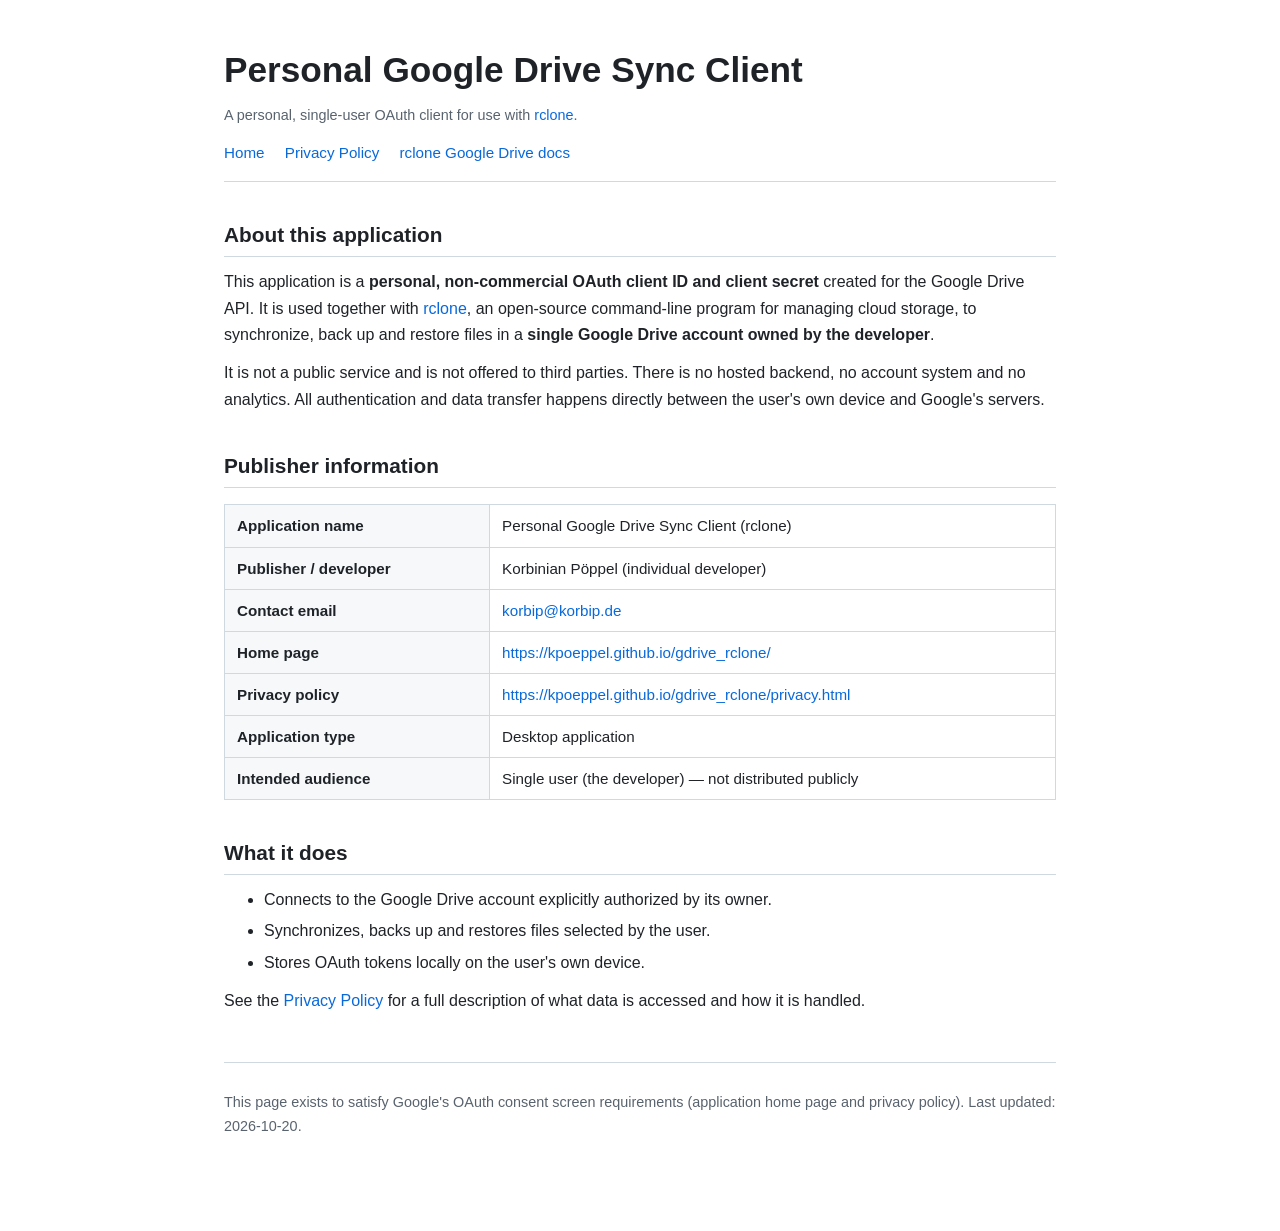
==== index.html @ c734d32d "Add GitHub Pages home page and privacy policy for Google OAuth" ====
<!DOCTYPE html>
<html lang="en">
<head>
  <meta charset="utf-8">
  <meta name="viewport" content="width=device-width, initial-scale=1">
  <title>Personal Google Drive Sync Client — rclone</title>
  <meta name="description" content="Publisher information and privacy policy for a personal, single-user Google Drive API client used with rclone.">
  <link rel="stylesheet" href="style.css">
</head>
<body>
<main>
  <header>
    <h1>Personal Google Drive Sync Client</h1>
    <p class="meta">A personal, single-user OAuth client for use with <a href="https://rclone.org/" rel="noopener">rclone</a>.</p>
    <nav>
      <a href="index.html">Home</a>
      <a href="privacy.html">Privacy Policy</a>
      <a href="https://rclone.org/drive/" rel="noopener">rclone Google Drive docs</a>
    </nav>
  </header>

  <section>
    <h2>About this application</h2>
    <p>
      This application is a <strong>personal, non-commercial OAuth client ID and
      client secret</strong> created for the Google Drive API. It is used together
      with <a href="https://rclone.org/" rel="noopener">rclone</a>, an open-source
      command-line program for managing cloud storage, to synchronize, back up and
      restore files in a <strong>single Google Drive account owned by the
      developer</strong>.
    </p>
    <p>
      It is not a public service and is not offered to third parties. There is no
      hosted backend, no account system and no analytics. All authentication and
      data transfer happens directly between the user's own device and Google's
      servers.
    </p>
  </section>

  <section>
    <h2>Publisher information</h2>
    <table>
      <tr>
        <th>Application name</th>
        <td>Personal Google Drive Sync Client (rclone)</td>
      </tr>
      <tr>
        <th>Publisher / developer</th>
        <td>Korbinian Pöppel (individual developer)</td>
      </tr>
      <tr>
        <th>Contact email</th>
        <td><a href="mailto:korbip@korbip.de">korbip@korbip.de</a></td>
      </tr>
      <tr>
        <th>Home page</th>
        <td><a href="https://kpoeppel.github.io/gdrive_rclone/">https://kpoeppel.github.io/gdrive_rclone/</a></td>
      </tr>
      <tr>
        <th>Privacy policy</th>
        <td><a href="privacy.html">https://kpoeppel.github.io/gdrive_rclone/privacy.html</a></td>
      </tr>
      <tr>
        <th>Application type</th>
        <td>Desktop application</td>
      </tr>
      <tr>
        <th>Intended audience</th>
        <td>Single user (the developer) — not distributed publicly</td>
      </tr>
    </table>
  </section>

  <section>
    <h2>What it does</h2>
    <ul>
      <li>Connects to the Google Drive account explicitly authorized by its owner.</li>
      <li>Synchronizes, backs up and restores files selected by the user.</li>
      <li>Stores OAuth tokens locally on the user's own device.</li>
    </ul>
    <p>
      See the <a href="privacy.html">Privacy Policy</a> for a full description of
      what data is accessed and how it is handled.
    </p>
  </section>

  <footer>
    <p>
      This page exists to satisfy Google's OAuth consent screen requirements
      (application home page and privacy policy). Last updated:
      <span>2026-10-20</span>.
    </p>
  </footer>
</main>
</body>
</html>
---- style.css ----
/* Shared stylesheet for the rclone Google Drive client pages.
   Kept intentionally simple so it renders reliably on GitHub Pages. */

:root {
  --bg: #ffffff;
  --fg: #1f2328;
  --muted: #59636e;
  --accent: #0969da;
  --border: #d1d9e0;
  --code-bg: #f6f8fa;
  --max-width: 52rem;
}

@media (prefers-color-scheme: dark) {
  :root {
    --bg: #0d1117;
    --fg: #e6edf3;
    --muted: #9198a1;
    --accent: #4493f8;
    --border: #3d444d;
    --code-bg: #151b23;
  }
}

* {
  box-sizing: border-box;
}

html {
  -webkit-text-size-adjust: 100%;
}

body {
  margin: 0;
  background: var(--bg);
  color: var(--fg);
  font-family: -apple-system, BlinkMacSystemFont, "Segoe UI", "Noto Sans",
    Helvetica, Arial, sans-serif;
  font-size: 16px;
  line-height: 1.65;
  padding: 2rem 1rem 4rem;
}

main {
  max-width: var(--max-width);
  margin: 0 auto;
}

header {
  border-bottom: 1px solid var(--border);
  margin-bottom: 2rem;
  padding-bottom: 1rem;
}

h1 {
  font-size: 1.9rem;
  line-height: 1.25;
  margin: 0 0 0.25rem;
}

h2 {
  font-size: 1.3rem;
  margin: 2.25rem 0 0.75rem;
  padding-bottom: 0.25rem;
  border-bottom: 1px solid var(--border);
}

h3 {
  font-size: 1.05rem;
  margin: 1.5rem 0 0.5rem;
}

p,
ul,
ol {
  margin: 0.75rem 0;
}

li {
  margin: 0.3rem 0;
}

a {
  color: var(--accent);
  text-decoration: none;
}

a:hover {
  text-decoration: underline;
}

code {
  background: var(--code-bg);
  border: 1px solid var(--border);
  border-radius: 6px;
  padding: 0.1em 0.35em;
  font-size: 0.9em;
  font-family: ui-monospace, SFMono-Regular, "SF Mono", Menlo, Consolas,
    "Liberation Mono", monospace;
}

.note {
  background: var(--code-bg);
  border: 1px solid var(--border);
  border-left: 4px solid var(--accent);
  border-radius: 6px;
  padding: 0.75rem 1rem;
  margin: 1rem 0;
  color: var(--fg);
}

.meta {
  color: var(--muted);
  font-size: 0.9rem;
}

nav {
  margin-top: 0.75rem;
  font-size: 0.95rem;
}

nav a {
  margin-right: 1rem;
}

footer {
  border-top: 1px solid var(--border);
  margin-top: 3rem;
  padding-top: 1rem;
  color: var(--muted);
  font-size: 0.9rem;
}

table {
  border-collapse: collapse;
  width: 100%;
  margin: 1rem 0;
  font-size: 0.95rem;
}

th,
td {
  border: 1px solid var(--border);
  padding: 0.5rem 0.75rem;
  text-align: left;
  vertical-align: top;
}

th {
  background: var(--code-bg);
}

@media (min-width: 640px) {
  body {
    padding: 3rem 2rem 5rem;
  }
  h1 {
    font-size: 2.2rem;
  }
}
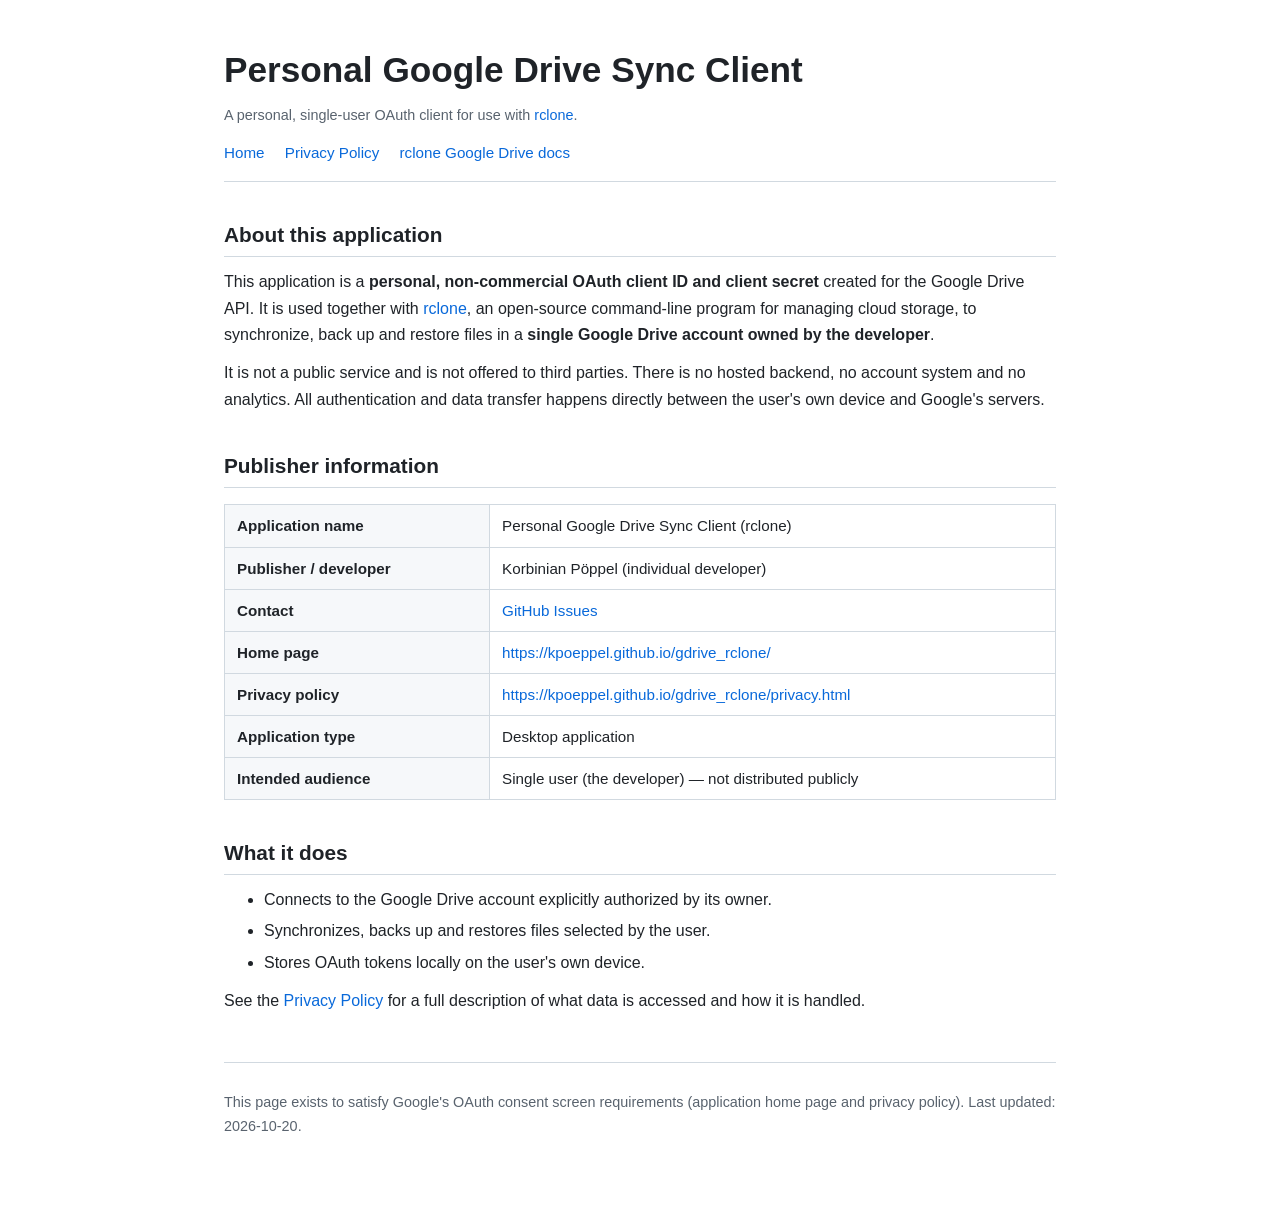
==== commit 04b77604: "Replace public email with GitHub Issues contact link" ====
--- a/index.html
+++ b/index.html
@@ -49,8 +49,8 @@
         <td>Korbinian Pöppel (individual developer)</td>
       </tr>
       <tr>
-        <th>Contact email</th>
-        <td><a href="mailto:korbip@korbip.de">korbip@korbip.de</a></td>
+        <th>Contact</th>
+        <td><a href="https://github.com/kpoeppel/gdrive_rclone/issues" rel="noopener">GitHub Issues</a></td>
       </tr>
       <tr>
         <th>Home page</th>
